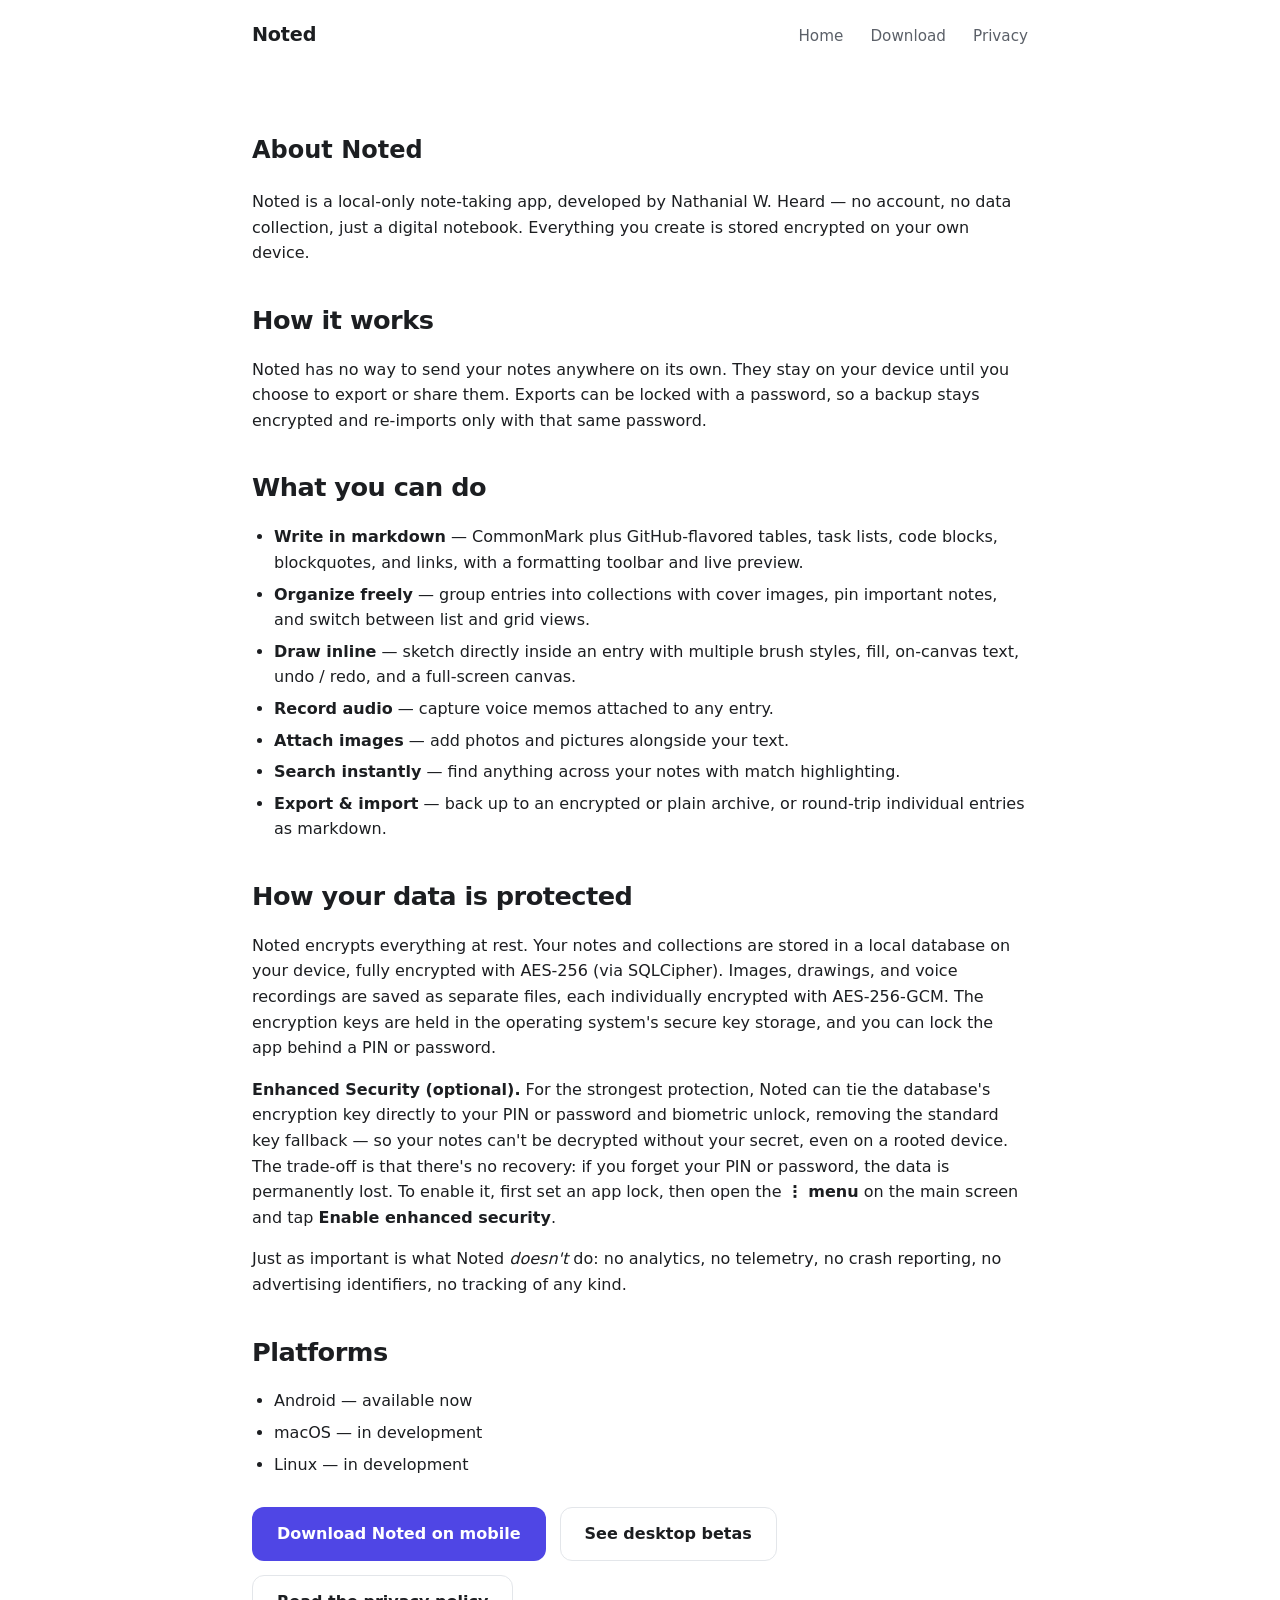
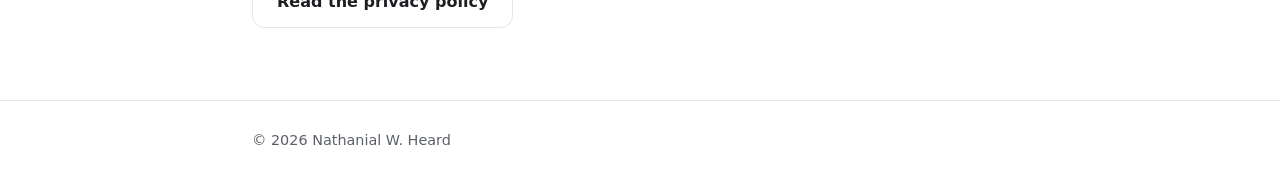
==== about.html @ 4cbcec3d "Added home and about pages with macOS/Linux 'coming soon' teaser" ====
<!DOCTYPE html>
<html lang="en">
<head>
    <meta charset="UTF-8">
    <meta name="viewport" content="width=device-width, initial-scale=1.0">
    <title>About — Noted</title>
    <meta name="description" content="About Noted: a privacy-first, local-only note-taking app built around encryption and zero data collection.">
    <link rel="icon" type="image/png" href="icon.png">
    <link rel="apple-touch-icon" href="icon.png">
    <meta name="theme-color" content="#4f46e5">
    <link rel="canonical" href="https://n8codes.github.io/noted-site/about.html">
    <meta property="og:type" content="website">
    <meta property="og:site_name" content="Noted">
    <meta property="og:title" content="About Noted">
    <meta property="og:description" content="About Noted: a privacy-first, local-only note-taking app built around encryption and zero data collection.">
    <meta property="og:url" content="https://n8codes.github.io/noted-site/about.html">
    <link rel="stylesheet" href="styles.css">
</head>
<body>
    <header class="container">
        <nav class="nav">
            <a class="brand" href="home.html">Noted</a>
            <div class="links">
                <a href="home.html">Home</a>
                <a href="home.html#download">Download</a>
                <a href="index.html">Privacy</a>
            </div>
        </nav>
    </header>

    <main>
        <div class="container prose">
            <section>
                <h1>About Noted</h1>
                <p>Noted is a local-only note-taking app, developed by Nathanial W. Heard — no account, no data collection, just a digital notebook. Everything you create is stored encrypted on your own device.</p>

                <h2>How it works</h2>
                <p>Noted has no way to send your notes anywhere on its own. They stay on your device until you choose to export or share them. Exports can be locked with a password, so a backup stays encrypted and re-imports only with that same password.</p>

                <h2>What you can do</h2>
                <ul>
                    <li><strong>Write in markdown</strong> — CommonMark plus GitHub-flavored tables, task lists, code blocks, blockquotes, and links, with a formatting toolbar and live preview.</li>
                    <li><strong>Organize freely</strong> — group entries into collections with cover images, pin important notes, and switch between list and grid views.</li>
                    <li><strong>Draw inline</strong> — sketch directly inside an entry with multiple brush styles, fill, on-canvas text, undo / redo, and a full-screen canvas.</li>
                    <li><strong>Record audio</strong> — capture voice memos attached to any entry.</li>
                    <li><strong>Attach images</strong> — add photos and pictures alongside your text.</li>
                    <li><strong>Search instantly</strong> — find anything across your notes with match highlighting.</li>
                    <li><strong>Export &amp; import</strong> — back up to an encrypted or plain archive, or round-trip individual entries as markdown.</li>
                </ul>

                <h2>How your data is protected</h2>
                <p>Noted encrypts everything at rest. Your notes and collections are stored in a local database on your device, fully encrypted with AES-256 (via SQLCipher). Images, drawings, and voice recordings are saved as separate files, each individually encrypted with AES-256-GCM. The encryption keys are held in the operating system's secure key storage, and you can lock the app behind a PIN or password.</p>
                <p><strong>Enhanced Security (optional).</strong> For the strongest protection, Noted can tie the database's encryption key directly to your PIN or password and biometric unlock, removing the standard key fallback — so your notes can't be decrypted without your secret, even on a rooted device. The trade-off is that there's no recovery: if you forget your PIN or password, the data is permanently lost. To enable it, first set an app lock, then open the <strong>&#8942; menu</strong> on the main screen and tap <strong>Enable enhanced security</strong>.</p>
                <p>Just as important is what Noted <em>doesn't</em> do: no analytics, no telemetry, no crash reporting, no advertising identifiers, no tracking of any kind.</p>

                <h2>Platforms</h2>
                <ul>
                    <li>Android — available now</li>
                    <li>macOS — in development</li>
                    <li>Linux — in development</li>
                </ul>

                <div class="downloads" style="justify-content:flex-start;">
                    <a class="btn" href="https://play.google.com/store/apps/details?id=com.nwh.noted" target="_blank" rel="noopener">Download Noted on mobile</a>
                    <a class="btn secondary" href="home.html#download">See desktop betas</a>
                    <a class="btn secondary" href="index.html">Read the privacy policy</a>
                </div>
            </section>
        </div>
    </main>

    <footer>
        <div class="container">
            <span>© 2026 Nathanial W. Heard</span>
        </div>
    </footer>
</body>
</html>
---- styles.css ----
/* Noted — shared styles for the home and about pages.
   Dependency-free (no fonts, scripts, or trackers fetched from third parties),
   in keeping with Noted's privacy-first, local-only philosophy. */

:root {
    --bg: #ffffff;
    --bg-soft: #f5f6f8;
    --bg-card: #ffffff;
    --text: #1c1e21;
    --text-soft: #5b6068;
    --border: #e3e6ea;
    --accent: #4f46e5;
    --accent-hover: #4338ca;
    --accent-contrast: #ffffff;
    --shadow: 0 1px 3px rgba(0, 0, 0, 0.06), 0 8px 24px rgba(0, 0, 0, 0.04);
    --radius: 12px;
    --maxw: 820px;
}

@media (prefers-color-scheme: dark) {
    :root {
        --bg: #16181c;
        --bg-soft: #1d2025;
        --bg-card: #1f2228;
        --text: #e9eaec;
        --text-soft: #a4abb5;
        --border: #2d3138;
        --accent: #818cf8;
        --accent-hover: #a5b0fb;
        --accent-contrast: #16181c;
        --shadow: 0 1px 3px rgba(0, 0, 0, 0.4), 0 8px 24px rgba(0, 0, 0, 0.3);
    }
}

* { box-sizing: border-box; }

html { -webkit-text-size-adjust: 100%; }

body {
    font-family: -apple-system, BlinkMacSystemFont, "Segoe UI", system-ui, sans-serif;
    background: var(--bg);
    color: var(--text);
    line-height: 1.6;
    margin: 0;
    padding: 0;
    -webkit-font-smoothing: antialiased;
}

a { color: var(--accent); text-decoration: none; }
a:hover { text-decoration: underline; }

.container {
    max-width: var(--maxw);
    margin: 0 auto;
    padding: 0 22px;
}

/* ---- Top nav ---- */
.nav {
    display: flex;
    align-items: center;
    justify-content: space-between;
    padding: 20px 0;
    flex-wrap: wrap;
    gap: 12px;
}
.nav .brand {
    font-weight: 700;
    font-size: 1.2rem;
    color: var(--text);
    letter-spacing: -0.01em;
}
.nav .brand:hover { text-decoration: none; }
.nav .links a {
    color: var(--text-soft);
    margin-left: 22px;
    font-size: 0.95rem;
}
.nav .links a:first-child { margin-left: 0; }
.nav .links a:hover { color: var(--accent); text-decoration: none; }

/* ---- Hero ---- */
.hero {
    text-align: center;
    padding: 56px 0 40px;
}
.hero h1 {
    font-size: clamp(2.1rem, 5vw, 3rem);
    line-height: 1.1;
    letter-spacing: -0.03em;
    margin: 0 0 16px;
}
.hero .tagline {
    font-size: clamp(1.05rem, 2.5vw, 1.3rem);
    color: var(--text-soft);
    max-width: 600px;
    margin: 0 auto 14px;
}
.badge {
    display: inline-block;
    font-size: 0.78rem;
    font-weight: 600;
    letter-spacing: 0.04em;
    text-transform: uppercase;
    color: var(--accent);
    background: color-mix(in srgb, var(--accent) 12%, transparent);
    border: 1px solid color-mix(in srgb, var(--accent) 30%, transparent);
    padding: 4px 12px;
    border-radius: 999px;
    margin-bottom: 22px;
}

/* ---- Download buttons ---- */
.downloads {
    display: flex;
    gap: 14px;
    justify-content: center;
    align-items: center;
    flex-wrap: wrap;
    margin: 30px 0 8px;
}
.btn {
    display: inline-flex;
    align-items: center;
    gap: 10px;
    background: var(--accent);
    color: var(--accent-contrast);
    font-weight: 600;
    font-size: 1rem;
    padding: 13px 24px;
    border-radius: var(--radius);
    border: 1px solid transparent;
    transition: background 0.15s ease, transform 0.05s ease;
}
.btn:hover { background: var(--accent-hover); text-decoration: none; }
.btn:active { transform: translateY(1px); }
.btn svg { width: 20px; height: 20px; flex: none; }
.btn.secondary {
    background: var(--bg-card);
    color: var(--text);
    border-color: var(--border);
}
.btn.secondary:hover { background: var(--bg-soft); }
.btn .sub { font-weight: 400; font-size: 0.8rem; opacity: 0.85; }
.btn.disabled {
    background: var(--bg-card);
    color: var(--text-soft);
    border-color: var(--border);
    cursor: not-allowed;
}
.btn.disabled:hover { background: var(--bg-card); }
.btn.disabled:active { transform: none; }

.note-line {
    text-align: center;
    color: var(--text-soft);
    font-size: 0.88rem;
    margin-top: 14px;
}

/* ---- Sections ---- */
section { padding: 40px 0; }
section.alt { background: var(--bg-soft); }
h2 {
    font-size: 1.6rem;
    letter-spacing: -0.02em;
    margin: 0 0 8px;
}
.section-intro {
    color: var(--text-soft);
    margin: 0 auto 28px;
    max-width: 620px;
}
.center { text-align: center; }

/* ---- Feature grid ---- */
.features {
    display: grid;
    grid-template-columns: repeat(auto-fit, minmax(230px, 1fr));
    gap: 18px;
}
.card {
    background: var(--bg-card);
    border: 1px solid var(--border);
    border-radius: var(--radius);
    padding: 22px;
    box-shadow: var(--shadow);
}
.card h3 {
    margin: 0 0 6px;
    font-size: 1.05rem;
}
.card p {
    margin: 0;
    color: var(--text-soft);
    font-size: 0.94rem;
}

/* ---- Prose (about) ---- */
.prose h2 { margin-top: 34px; }
.prose p { color: var(--text); }
.prose ul { color: var(--text); padding-left: 22px; }
.prose li { margin: 6px 0; }
code {
    background: var(--bg-soft);
    border: 1px solid var(--border);
    padding: 1px 5px;
    border-radius: 4px;
    font-size: 0.88em;
}

/* ---- Footer ---- */
footer {
    border-top: 1px solid var(--border);
    margin-top: 24px;
    padding: 28px 0 40px;
    color: var(--text-soft);
    font-size: 0.9rem;
}
footer .container {
    display: flex;
    justify-content: space-between;
    align-items: center;
    flex-wrap: wrap;
    gap: 12px;
}
footer a { color: var(--text-soft); }
footer a:hover { color: var(--accent); }
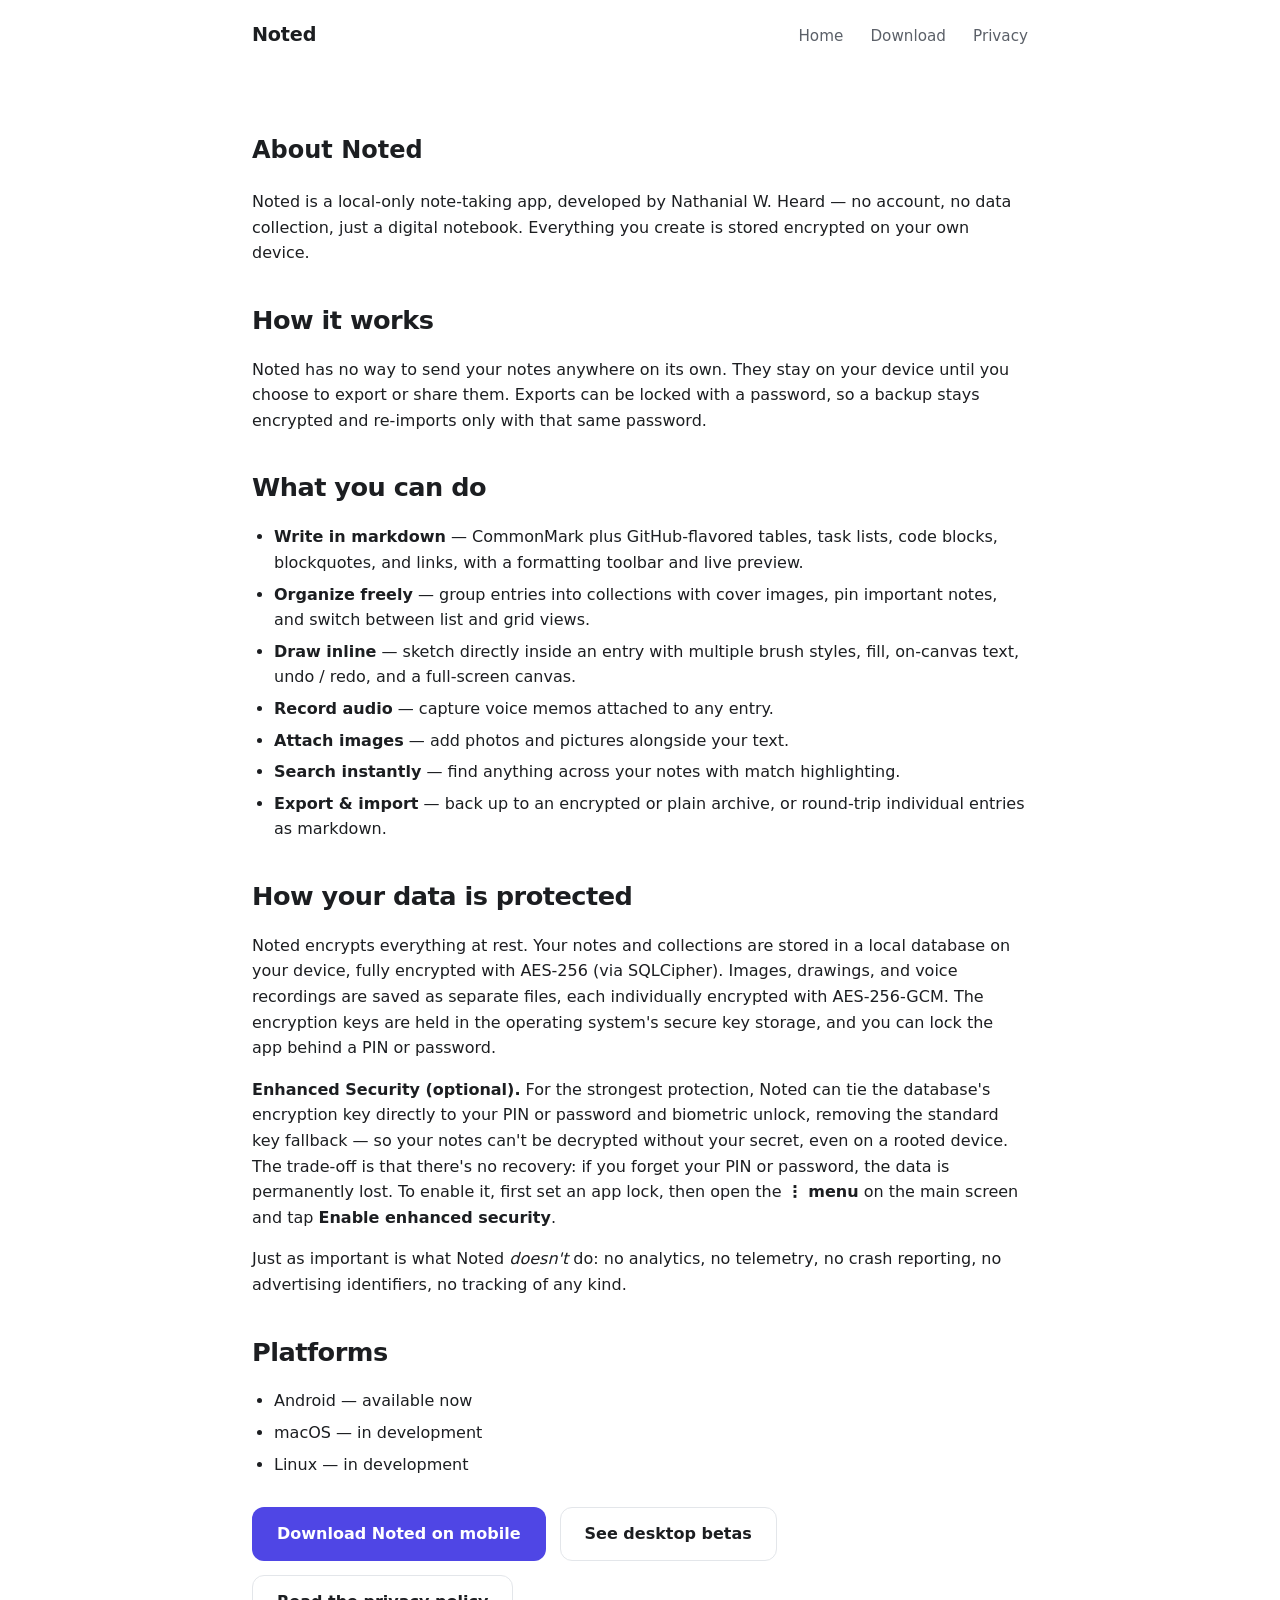
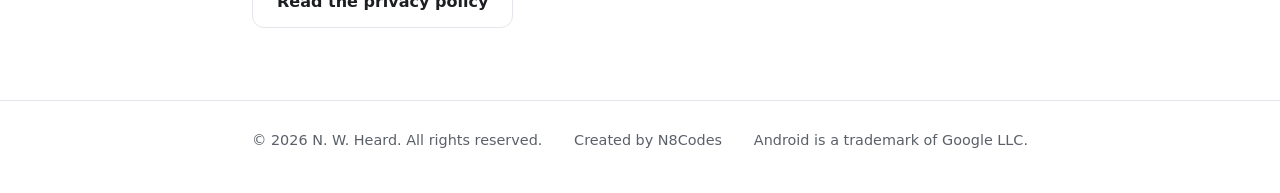
==== commit 10246f87: "Updated privacy policy and removed macOS beta download" ====
--- a/about.html
+++ b/about.html
@@ -71,7 +71,9 @@
 
     <footer>
         <div class="container">
-            <span>© 2026 Nathanial W. Heard</span>
+            <span>© 2026 N. W. Heard. All rights reserved.</span>
+            <span>Created by N8Codes</span>
+            <span>Android is a trademark of Google LLC.</span>
         </div>
     </footer>
 </body>
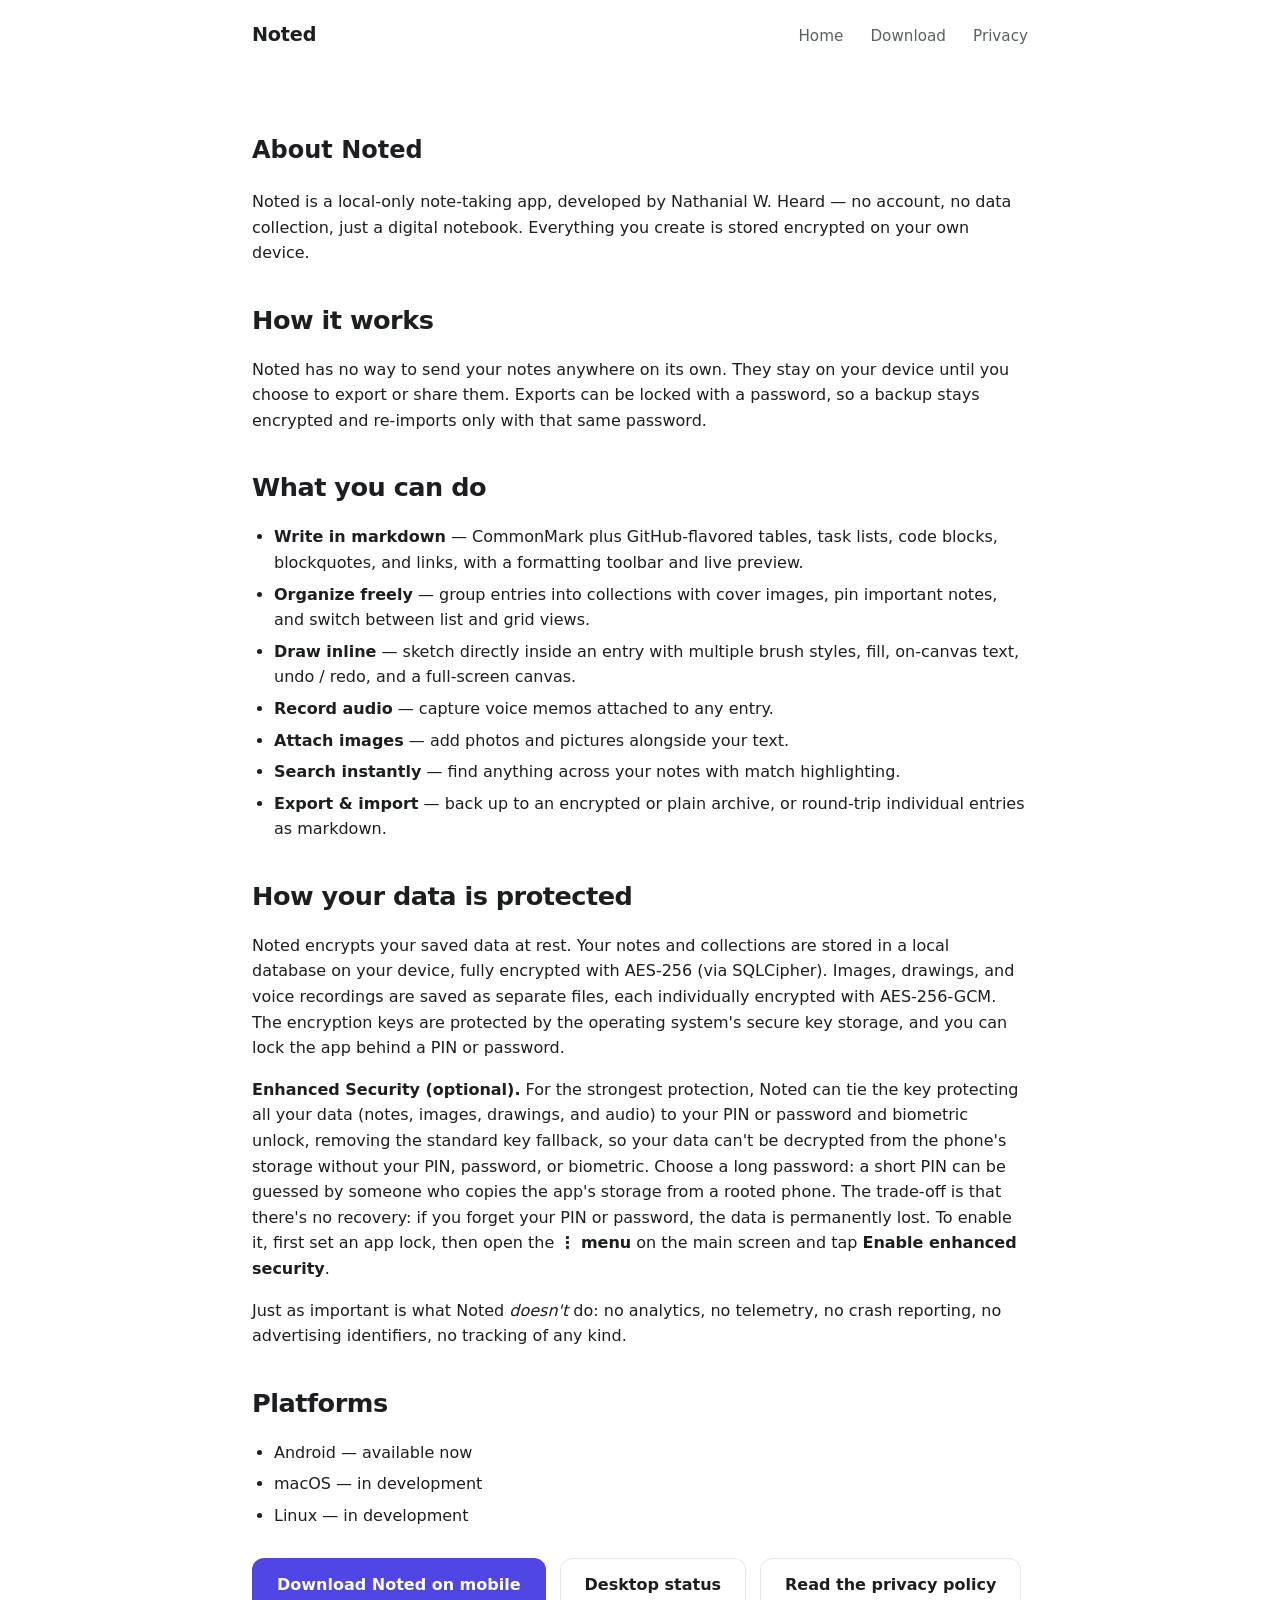
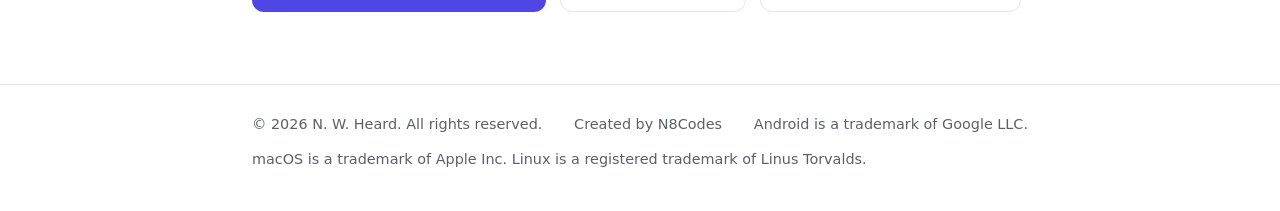
==== commit 9ed85ebe: "Updated privacy policy and site copy for Noted 1.2.5" ====
--- a/about.html
+++ b/about.html
@@ -49,8 +49,8 @@
                 </ul>
 
                 <h2>How your data is protected</h2>
-                <p>Noted encrypts everything at rest. Your notes and collections are stored in a local database on your device, fully encrypted with AES-256 (via SQLCipher). Images, drawings, and voice recordings are saved as separate files, each individually encrypted with AES-256-GCM. The encryption keys are held in the operating system's secure key storage, and you can lock the app behind a PIN or password.</p>
-                <p><strong>Enhanced Security (optional).</strong> For the strongest protection, Noted can tie the database's encryption key directly to your PIN or password and biometric unlock, removing the standard key fallback — so your notes can't be decrypted without your secret, even on a rooted device. The trade-off is that there's no recovery: if you forget your PIN or password, the data is permanently lost. To enable it, first set an app lock, then open the <strong>&#8942; menu</strong> on the main screen and tap <strong>Enable enhanced security</strong>.</p>
+                <p>Noted encrypts your saved data at rest. Your notes and collections are stored in a local database on your device, fully encrypted with AES-256 (via SQLCipher). Images, drawings, and voice recordings are saved as separate files, each individually encrypted with AES-256-GCM. The encryption keys are protected by the operating system's secure key storage, and you can lock the app behind a PIN or password.</p>
+                <p><strong>Enhanced Security (optional).</strong> For the strongest protection, Noted can tie the key protecting all your data (notes, images, drawings, and audio) to your PIN or password and biometric unlock, removing the standard key fallback, so your data can't be decrypted from the phone's storage without your PIN, password, or biometric. Choose a long password: a short PIN can be guessed by someone who copies the app's storage from a rooted phone. The trade-off is that there's no recovery: if you forget your PIN or password, the data is permanently lost. To enable it, first set an app lock, then open the <strong>&#8942; menu</strong> on the main screen and tap <strong>Enable enhanced security</strong>.</p>
                 <p>Just as important is what Noted <em>doesn't</em> do: no analytics, no telemetry, no crash reporting, no advertising identifiers, no tracking of any kind.</p>
 
                 <h2>Platforms</h2>
@@ -62,7 +62,7 @@
 
                 <div class="downloads" style="justify-content:flex-start;">
                     <a class="btn" href="https://play.google.com/store/apps/details?id=com.nwh.noted" target="_blank" rel="noopener">Download Noted on mobile</a>
-                    <a class="btn secondary" href="home.html#download">See desktop betas</a>
+                    <a class="btn secondary" href="home.html#download">Desktop status</a>
                     <a class="btn secondary" href="index.html">Read the privacy policy</a>
                 </div>
             </section>
@@ -74,6 +74,7 @@
             <span>© 2026 N. W. Heard. All rights reserved.</span>
             <span>Created by N8Codes</span>
             <span>Android is a trademark of Google LLC.</span>
+            <span>macOS is a trademark of Apple Inc. Linux is a registered trademark of Linus Torvalds.</span>
         </div>
     </footer>
 </body>
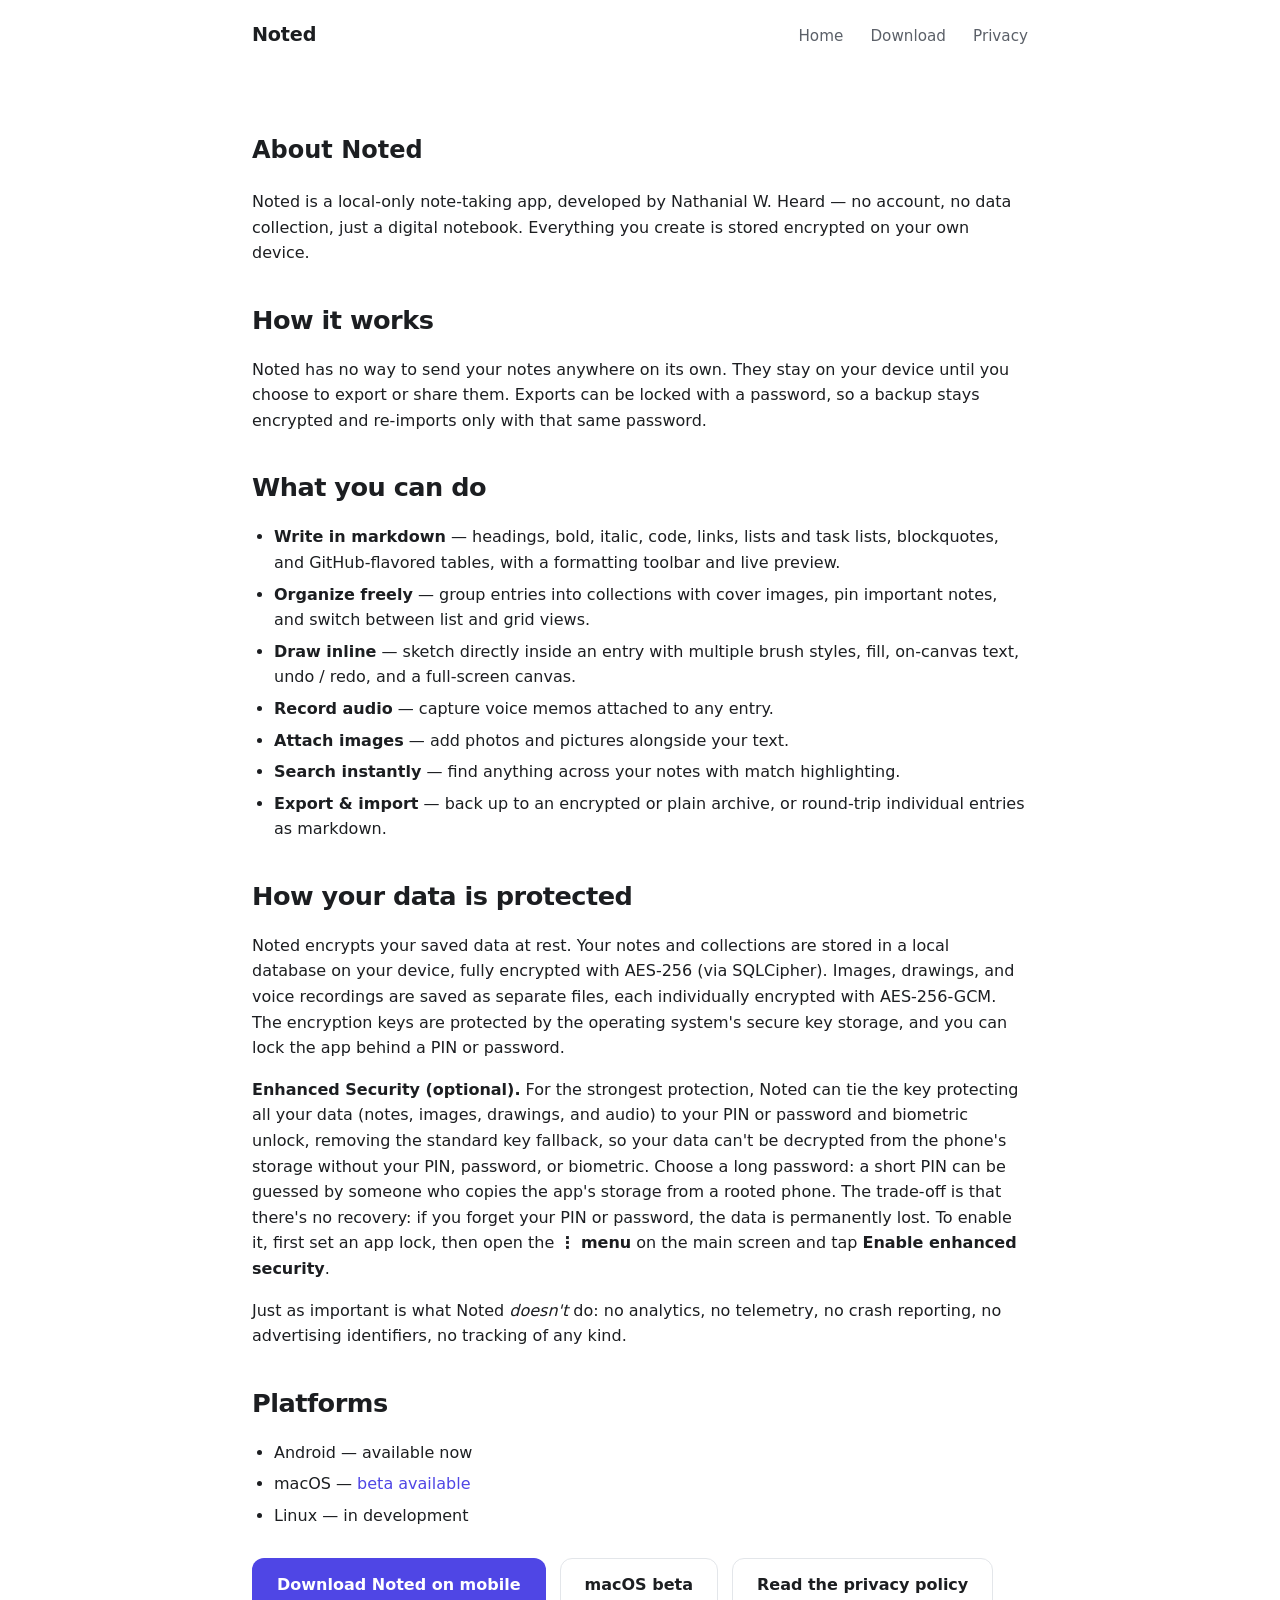
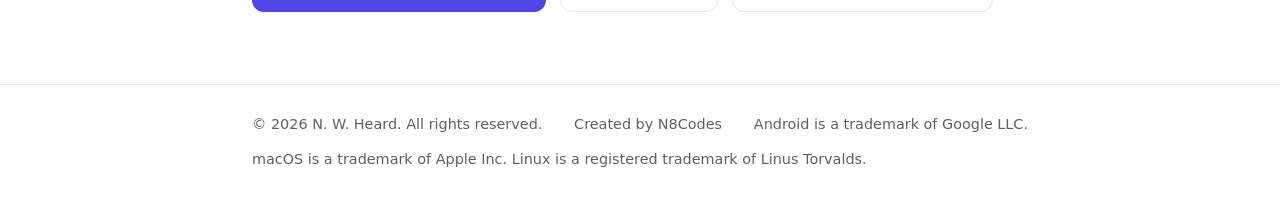
==== commit 612a46be: "Published the Noted for macOS beta and its privacy policy section" ====
--- a/about.html
+++ b/about.html
@@ -39,7 +39,7 @@
 
                 <h2>What you can do</h2>
                 <ul>
-                    <li><strong>Write in markdown</strong> — CommonMark plus GitHub-flavored tables, task lists, code blocks, blockquotes, and links, with a formatting toolbar and live preview.</li>
+                    <li><strong>Write in markdown</strong> — headings, bold, italic, code, links, lists and task lists, blockquotes, and GitHub-flavored tables, with a formatting toolbar and live preview.</li>
                     <li><strong>Organize freely</strong> — group entries into collections with cover images, pin important notes, and switch between list and grid views.</li>
                     <li><strong>Draw inline</strong> — sketch directly inside an entry with multiple brush styles, fill, on-canvas text, undo / redo, and a full-screen canvas.</li>
                     <li><strong>Record audio</strong> — capture voice memos attached to any entry.</li>
@@ -56,13 +56,13 @@
                 <h2>Platforms</h2>
                 <ul>
                     <li>Android — available now</li>
-                    <li>macOS — in development</li>
+                    <li>macOS — <a href="home.html#macos-beta">beta available</a></li>
                     <li>Linux — in development</li>
                 </ul>
 
                 <div class="downloads" style="justify-content:flex-start;">
                     <a class="btn" href="https://play.google.com/store/apps/details?id=com.nwh.noted" target="_blank" rel="noopener">Download Noted on mobile</a>
-                    <a class="btn secondary" href="home.html#download">Desktop status</a>
+                    <a class="btn secondary" href="home.html#macos-beta">macOS beta</a>
                     <a class="btn secondary" href="index.html">Read the privacy policy</a>
                 </div>
             </section>
--- a/styles.css
+++ b/styles.css
@@ -199,8 +199,9 @@
 /* ---- Prose (about) ---- */
 .prose h2 { margin-top: 34px; }
 .prose p { color: var(--text); }
-.prose ul { color: var(--text); padding-left: 22px; }
+.prose ul, .prose ol { color: var(--text); padding-left: 22px; }
 .prose li { margin: 6px 0; }
+code.hash { word-break: break-all; }
 code {
     background: var(--bg-soft);
     border: 1px solid var(--border);
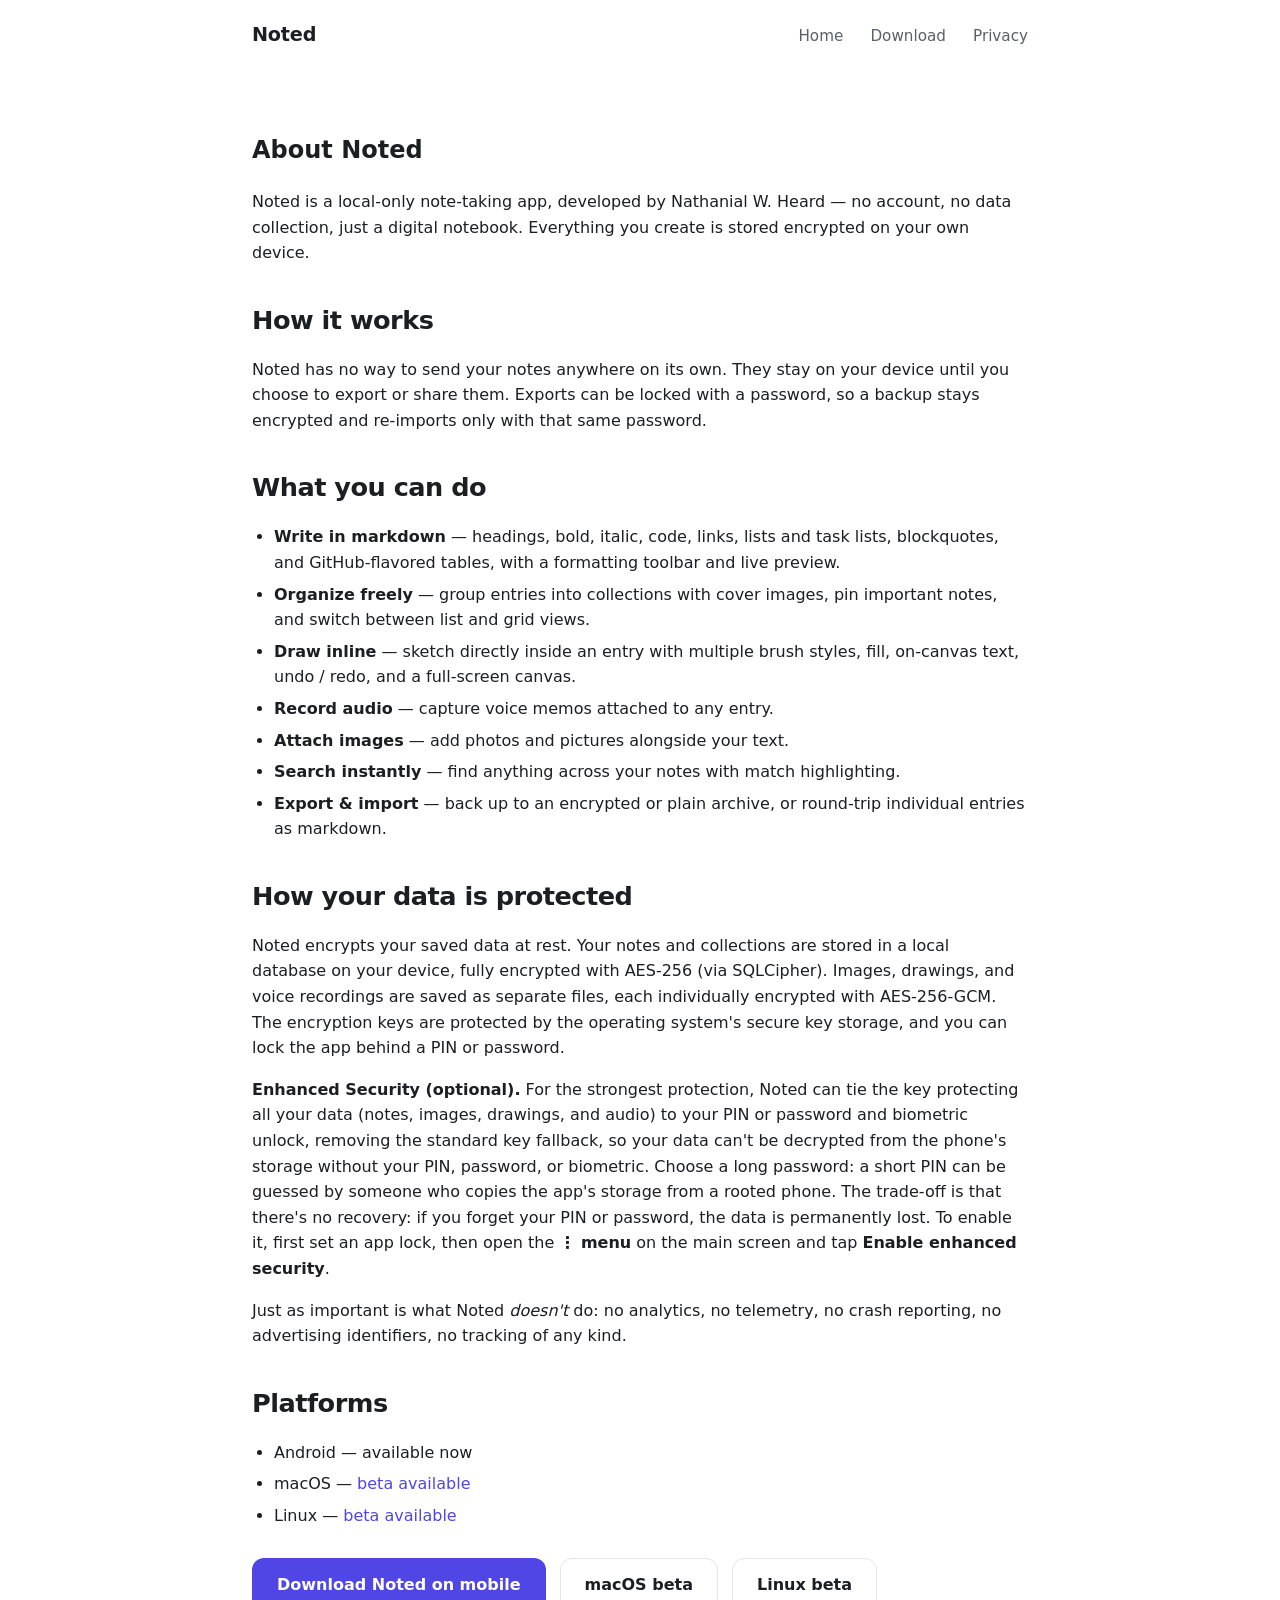
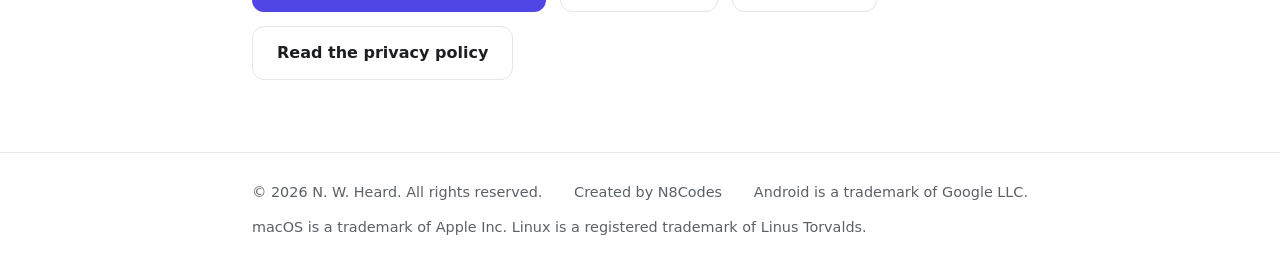
==== commit 575adcf2: "Linux beta 2: download, install steps and privacy section" ====
--- a/about.html
+++ b/about.html
@@ -57,12 +57,13 @@
                 <ul>
                     <li>Android — available now</li>
                     <li>macOS — <a href="home.html#macos-beta">beta available</a></li>
-                    <li>Linux — in development</li>
+                    <li>Linux — <a href="home.html#linux-beta">beta available</a></li>
                 </ul>
 
                 <div class="downloads" style="justify-content:flex-start;">
                     <a class="btn" href="https://play.google.com/store/apps/details?id=com.nwh.noted" target="_blank" rel="noopener">Download Noted on mobile</a>
                     <a class="btn secondary" href="home.html#macos-beta">macOS beta</a>
+                    <a class="btn secondary" href="home.html#linux-beta">Linux beta</a>
                     <a class="btn secondary" href="index.html">Read the privacy policy</a>
                 </div>
             </section>
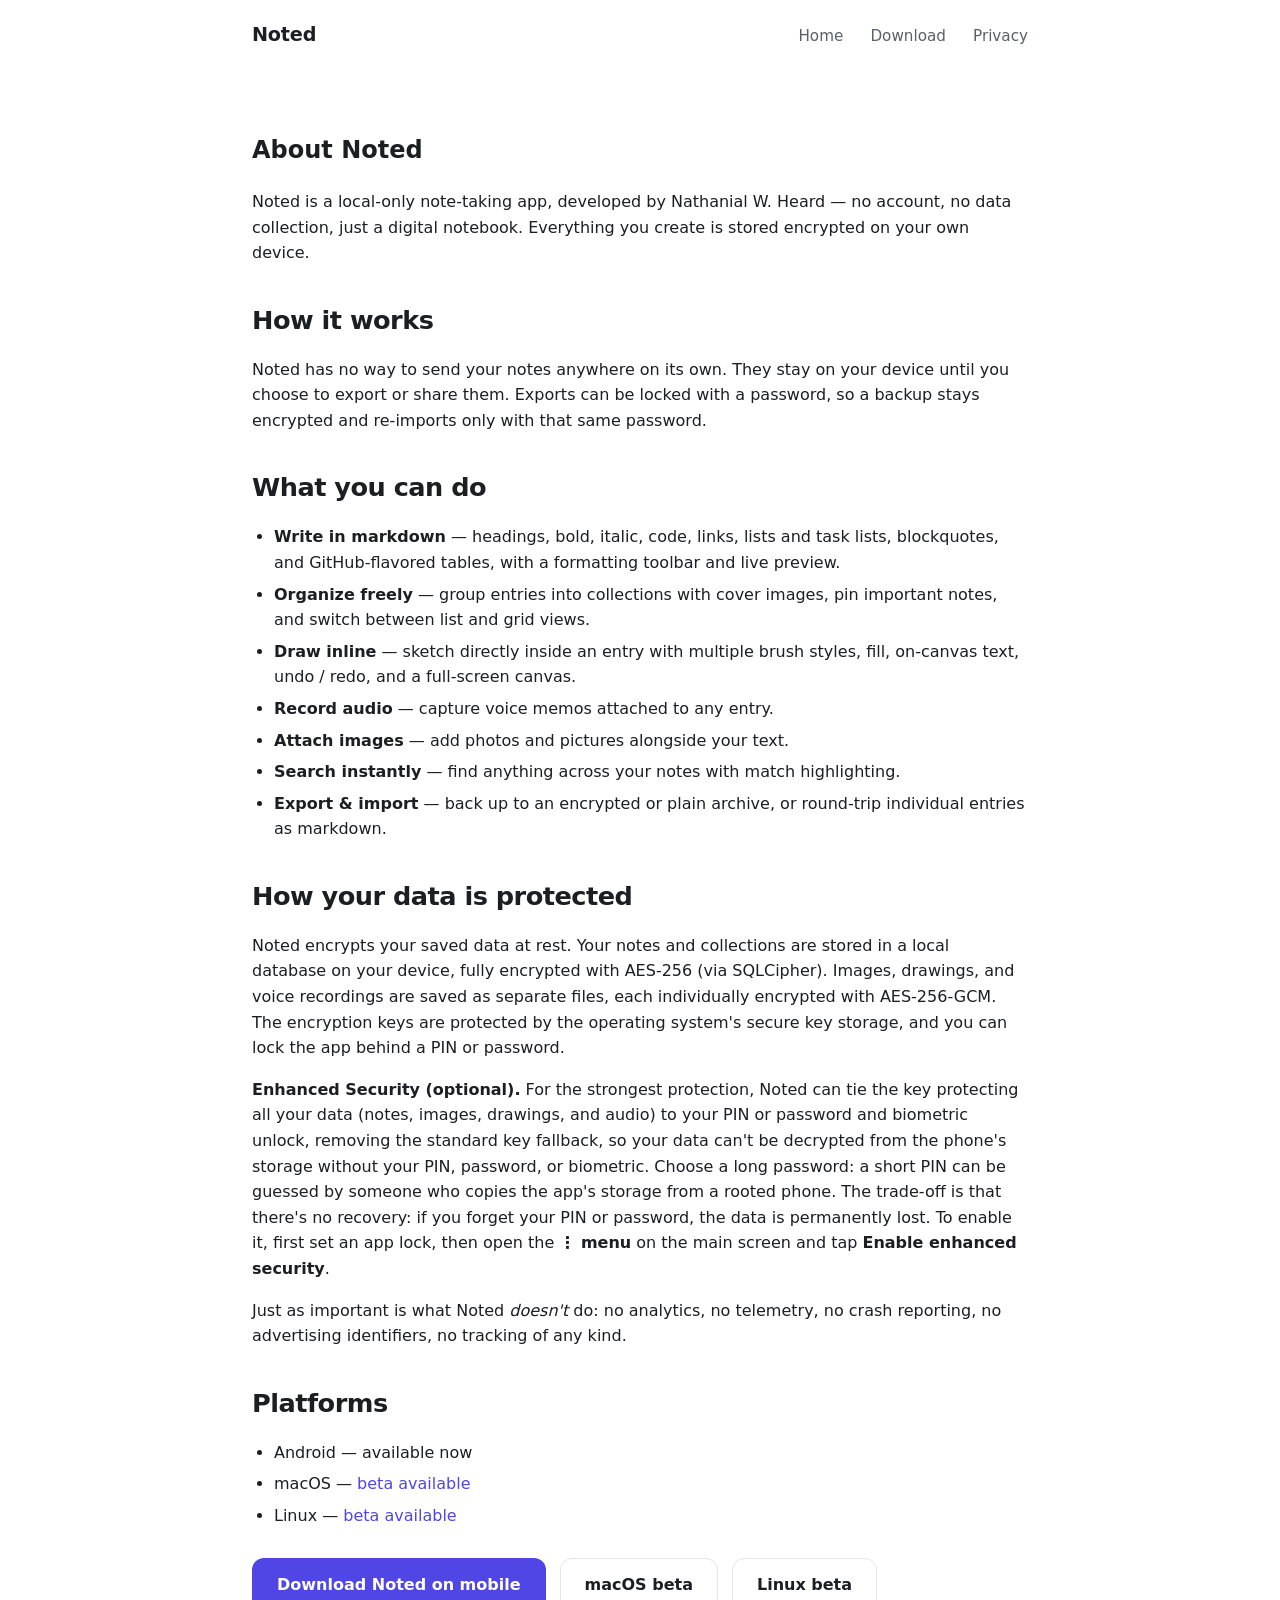
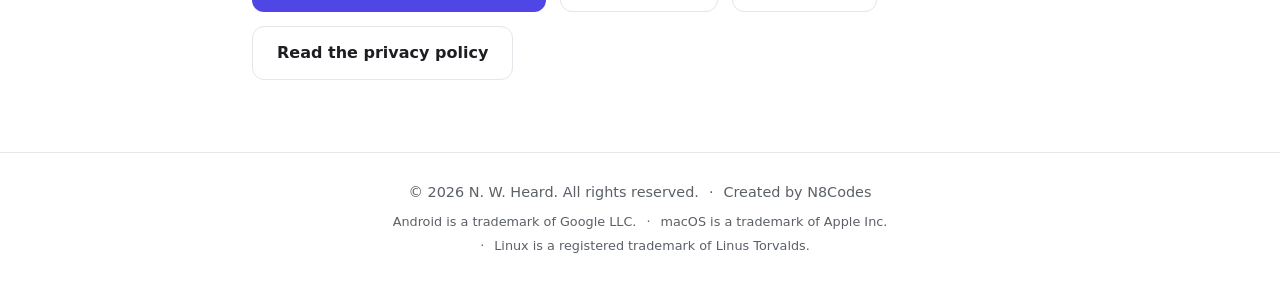
==== commit 8785910c: "Footer: centered, owner line over dot-separated trademark line" ====
--- a/about.html
+++ b/about.html
@@ -72,10 +72,8 @@
 
     <footer>
         <div class="container">
-            <span>© 2026 N. W. Heard. All rights reserved.</span>
-            <span>Created by N8Codes</span>
-            <span>Android is a trademark of Google LLC.</span>
-            <span>macOS is a trademark of Apple Inc. Linux is a registered trademark of Linus Torvalds.</span>
+            <p class="footer-line"><span>© 2026 N. W. Heard. All rights reserved.</span><span>Created by N8Codes</span></p>
+            <p class="footer-line legal"><span>Android is a trademark of Google LLC.</span><span>macOS is a trademark of Apple Inc.</span><span>Linux is a registered trademark of Linus Torvalds.</span></p>
         </div>
     </footer>
 </body>
--- a/styles.css
+++ b/styles.css
@@ -220,10 +220,22 @@
 }
 footer .container {
     display: flex;
-    justify-content: space-between;
-    align-items: center;
+    flex-direction: column;
+    align-items: center;
+    gap: 8px;
+    text-align: center;
+}
+.footer-line {
+    margin: 0;
+    display: flex;
     flex-wrap: wrap;
-    gap: 12px;
-}
+    justify-content: center;
+    row-gap: 4px;
+}
+.footer-line span + span::before {
+    content: "·";
+    margin: 0 10px;
+}
+.footer-line.legal { font-size: 0.8rem; }
 footer a { color: var(--text-soft); }
 footer a:hover { color: var(--accent); }
